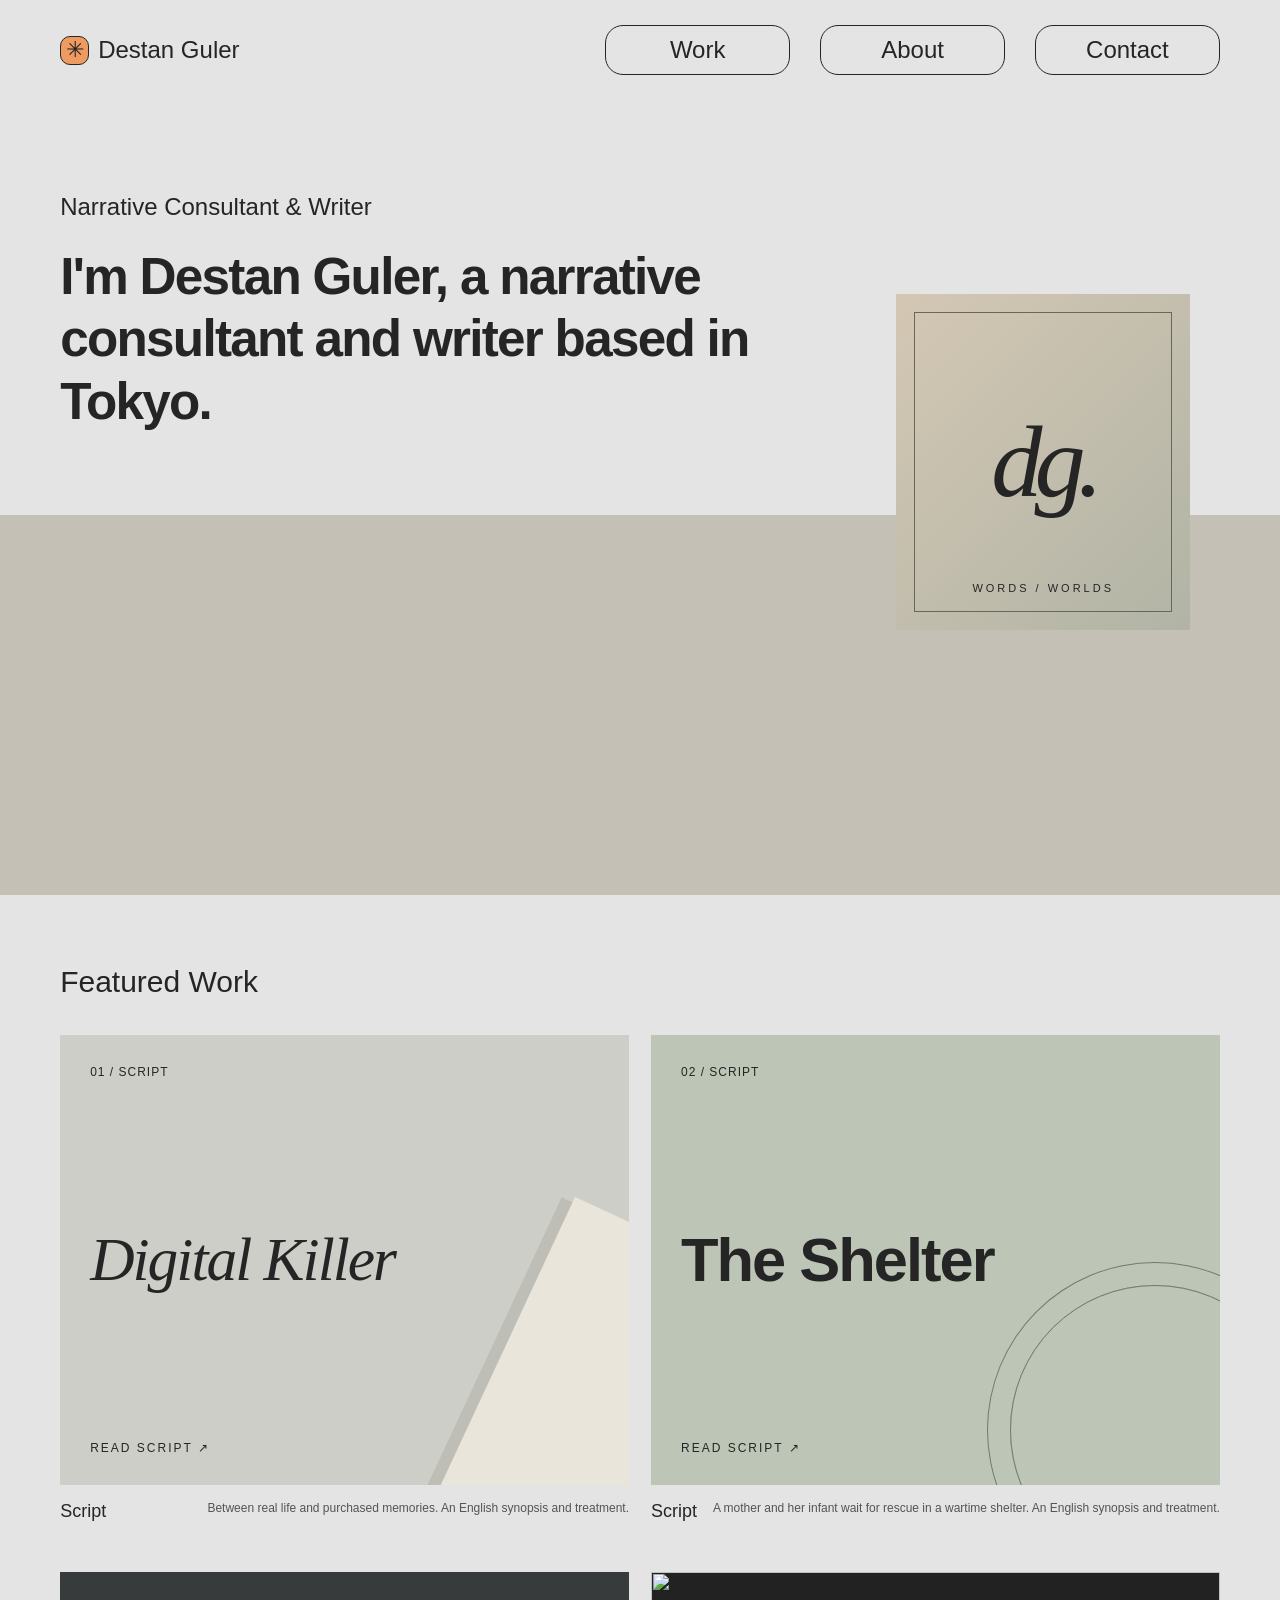
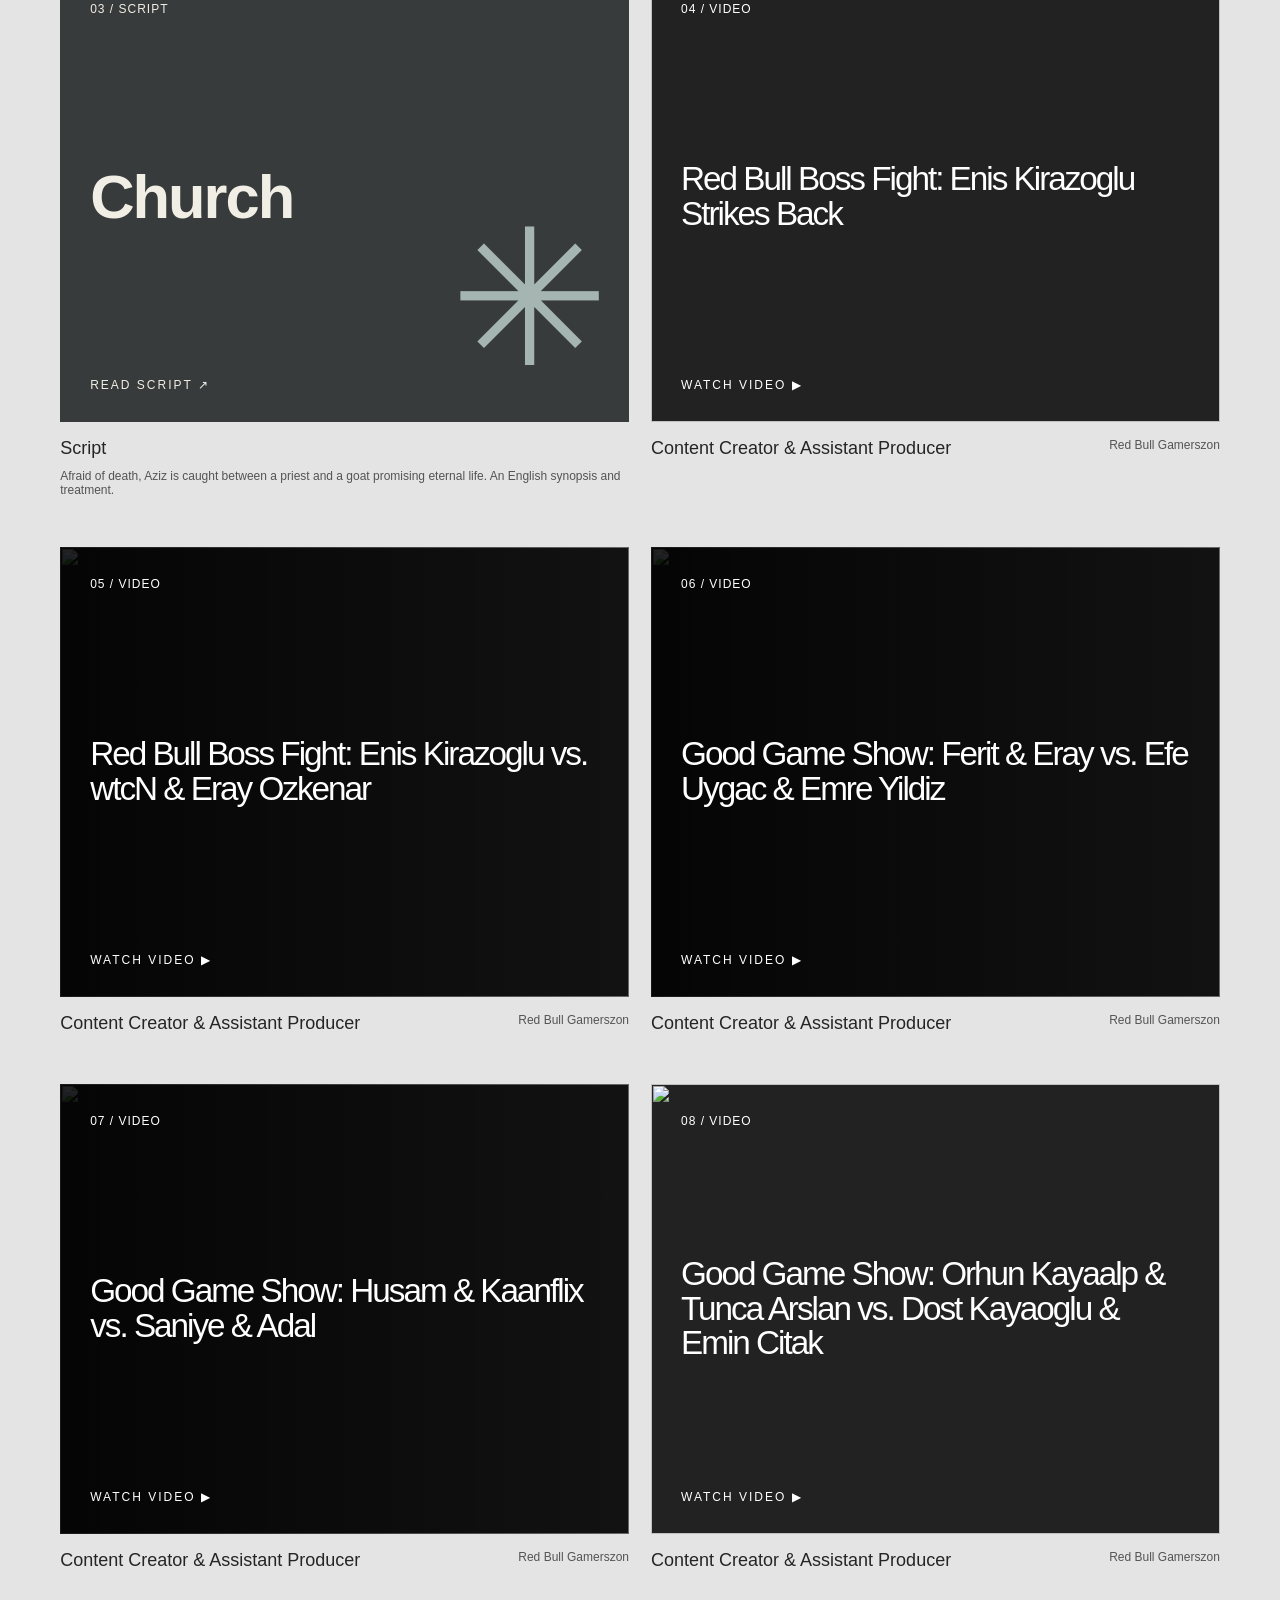
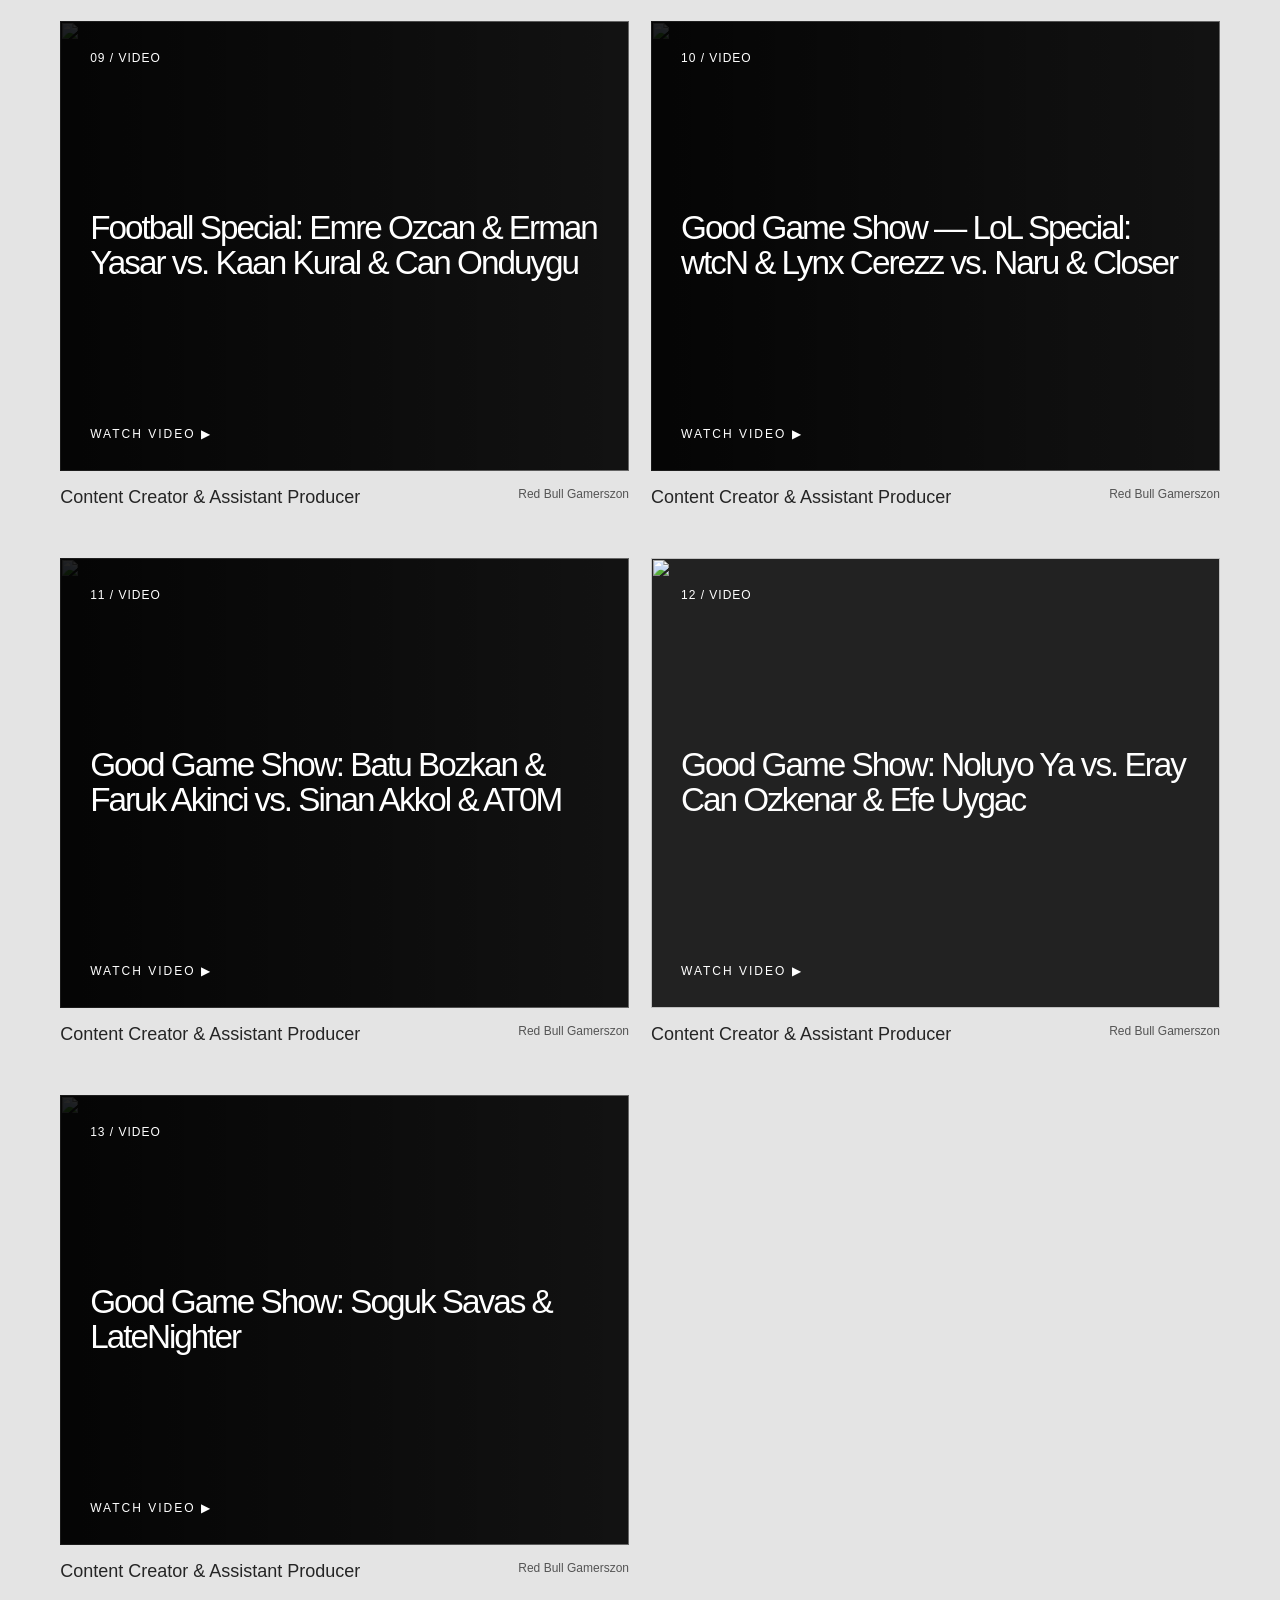
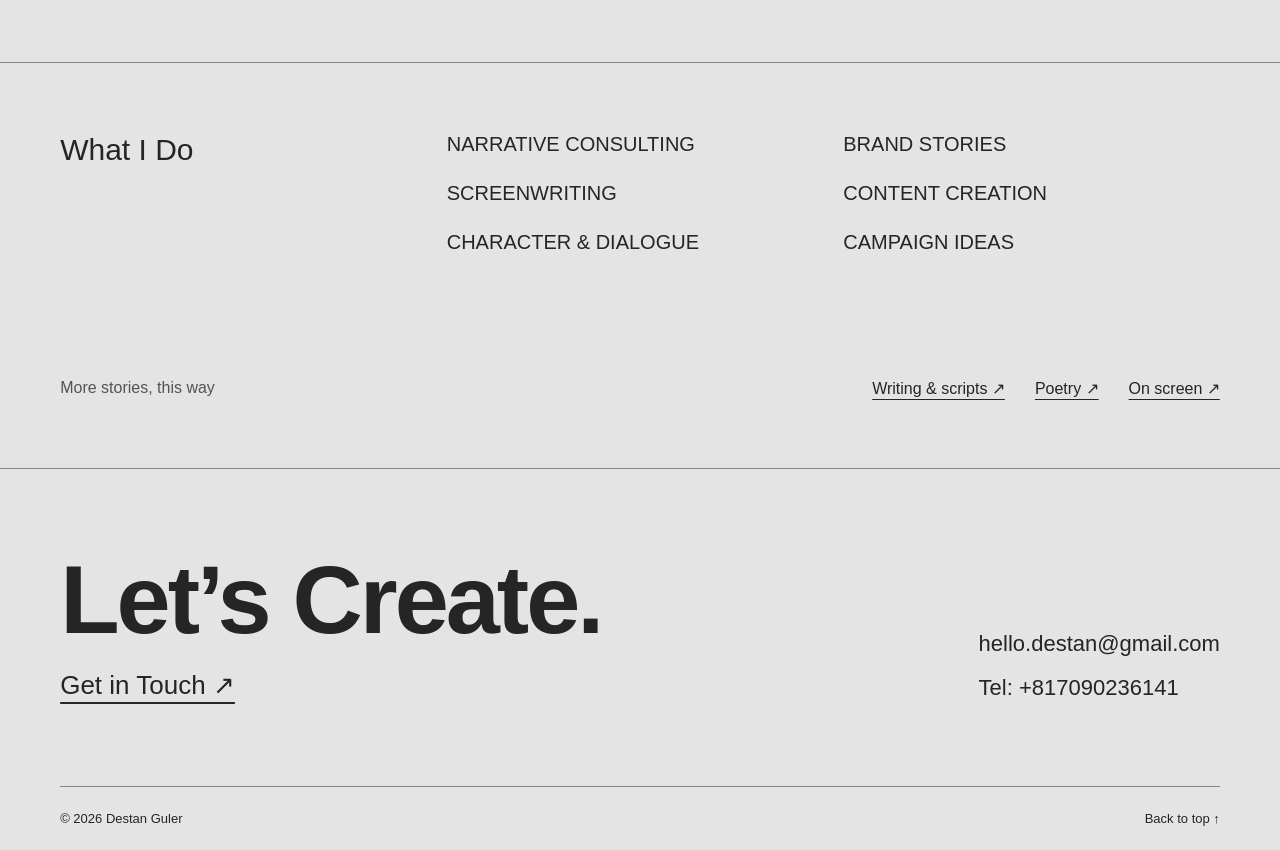
==== index.html @ 40b92219 "Add complete video portfolio and Church script with concise English copy" ====
<!doctype html>
<html lang="en">
<head>
  <meta charset="utf-8">
  <meta name="viewport" content="width=device-width, initial-scale=1">
  <meta name="description" content="Destan Guler — Narrative Consultant &amp; Writer based in Tokyo.">
  <meta name="theme-color" content="#e4e4e4">
  <title>Home — Destan Guler</title>
  <link rel="stylesheet" href="assets/site.css?v=portfolio-works-3">
  <script type="module" src="assets/app.js?v=portfolio-works-3"></script>
</head>
<body data-page="home">
  <a class="skip" href="#main">Skip to content</a>
  <header class="header shell">
    <a class="brand" href="index.html"><span class="brand-symbol" aria-hidden="true">✳</span><span class="brand-name">Destan Guler</span></a>
    <nav class="nav" aria-label="Main navigation"><a href="index.html#featured">Work</a><a href="about.html">About</a><a href="contact.html">Contact</a></nav>
  </header>
  <main id="main"><noscript>Please enable JavaScript to view the portfolio. Contact: <a href="mailto:hello.destan@gmail.com">hello.destan@gmail.com</a> · <a href="tel:+817090236141">+817090236141</a></noscript></main>
  <footer class="footer shell"><div class="footer-top"><div><h2>Let’s Create.</h2><a class="footer-cta" href="contact.html">Get in Touch ↗</a></div><div class="footer-contact"></div></div><div class="footer-bottom"><p class="copyright">Destan Guler</p><div class="social"></div><a href="#main">Back to top ↑</a></div></footer>
  <dialog id="video-dialog" class="video-dialog" aria-labelledby="video-title"><div class="dialog-bar"><h2 id="video-title"></h2><button class="icon-button" aria-label="Close video" autofocus>✕</button></div><div class="video-frame"></div><a class="external-video" target="_blank" rel="noopener">Open on YouTube ↗</a></dialog>
</body>
</html>
---- assets/site.css ----
:root { color-scheme:light; --bg:#e4e4e4; --bg2:#d8d8d5; --fg:#252525; --muted:#545454; --accent:#85421a; --line:#858580; --line2:#999994; --sans:Arial,Helvetica,sans-serif; font-family:var(--sans); color:var(--fg); background:var(--bg); }
*,*::before,*::after { box-sizing:border-box; }
body { margin:0; }
body:has(dialog[open]) { overflow:hidden; }
a { color:inherit; text-decoration:none; }
button,select { font:inherit; }
button { cursor:pointer; }
button:disabled { cursor:default; opacity:.45; }
:focus-visible { outline:3px solid var(--accent); outline-offset:5px; }
[hidden] { display:none!important; }
h1,h2,h3,p,figure { margin:0; }
.shell { width:min(100%,1600px); padding-inline:4.7%; margin-inline:auto; }
.skip { position:fixed; top:-100px; left:20px; z-index:30; padding:14px 20px; background:var(--fg); color:var(--bg); }
.skip:focus { top:12px; }
.header { min-height:100px; display:flex; align-items:center; justify-content:space-between; gap:30px; }
.brand { display:flex; gap:9px; align-items:center; white-space:nowrap; font-size:24px; }
.brand-symbol { display:grid; place-items:center; width:29px; height:29px; border:1px solid var(--fg); border-radius:10px; background:#ed9b61; font-size:22px; }
.nav { display:flex; width:53%; gap:30px; }
.nav a { flex:1; text-align:center; border:1px solid var(--fg); border-radius:18px; padding:10px 14px; font-size:24px; transition:background .2s,color .2s; }
.nav a:hover,.nav a[aria-current] { background:var(--fg); color:var(--bg); }
main { min-height:60vh; }
.hero { padding-top:90px; padding-bottom:82px; position:relative; }
.hero-copy { width:65%; }
.hero-tag { font-size:24px; line-height:1.4; margin-bottom:22px; }
.hero h1 { font-size:clamp(40px,4vw,64px); line-height:1.22; letter-spacing:-1.7px; font-weight:600; }
.portrait { display:grid; place-items:center; position:relative; overflow:hidden; background:#c7c4ba; aspect-ratio:7/8; }
.portrait img { width:100%; height:100%; object-fit:cover; }
.portrait:has(.monogram) { background:linear-gradient(135deg,#d4c7b4,#b1b4a5); }
.portrait:has(.monogram)::before { content:''; position:absolute; inset:18px; border:1px solid #65685b; }
.portrait:has(.monogram)::after { content:'WORDS / WORLDS'; position:absolute; bottom:36px; font-size:11px; letter-spacing:3px; }
.monogram { font-size:clamp(70px,8vw,120px); letter-spacing:-8px; font-family:Georgia,serif; font-style:italic; }
.hero .portrait { position:absolute; width:23%; right:7%; bottom:-115px; z-index:1; }
.pencil-banner { height:380px; background:#c5c0b5 url('pencils.jpg') center 50%/cover no-repeat; }
.featured { padding-top:70px; padding-bottom:80px; scroll-margin-top:30px; }
.section-title { font-size:30px; font-weight:400; margin-bottom:36px; }
.work-grid { display:grid; grid-template-columns:1fr 1fr; gap:50px 22px; }
.work-art { min-height:450px; padding:30px; display:flex; flex-direction:column; position:relative; overflow:hidden; }
.work-number { font-size:12px; letter-spacing:1px; text-transform:uppercase; z-index:1; }
.work-title { font-size:clamp(36px,4.8vw,76px); letter-spacing:-2px; line-height:1.04; max-width:85%; margin-block:auto; padding-block:55px; z-index:1; }
.work-status { font-size:12px; text-transform:uppercase; letter-spacing:2px; z-index:1; }
.work-0 .work-art { background:#cecec8; }
.work-0 .work-title { font-family:Georgia,serif; font-style:italic; }
.work-0 .work-art::after { content:''; position:absolute; width:180px; height:320px; background:#e9e5db; right:-50px; bottom:-55px; transform:rotate(25deg); box-shadow:-12px 6px 0 #bebeb7; }
.work-1 .work-art { background:#bdc6b6; }
.work-1 .work-title { font-weight:600; }
.work-1 .work-art::after { content:''; position:absolute; width:290px; height:290px; border:1px solid #707c66; border-radius:50%; bottom:-90px; right:-80px; box-shadow:0 0 0 22px #bdc6b6,0 0 0 23px #707c66; }
.work-2 .work-art { color:#f1eee5; background:#383b3b; }
.work-2 .work-title { max-width:70%; font-weight:600; }
.work-2 .work-art::after { content:'✳'; position:absolute; right:20px; bottom:12px; color:#a5b6b2; font-size:190px; }
.work-3 .work-art { background:#c2b6ca; }
.work-3 .work-title { font-family:Georgia,serif; font-style:italic; }
.work-caption { display:flex; justify-content:space-between; flex-wrap:wrap; gap:10px; padding-top:16px; }
.work-caption h3 { font-size:18px; font-weight:400; }
.work-caption>span { font-size:12px; color:var(--muted); }
.work-video { grid-column: auto; }
.work-video .work-art { background: #222; color: #fff; }
.work-video .work-art::after { content: ''; inset: 0; width: auto; height: auto; background: linear-gradient(90deg, #000d, #0007); }
.work-cover { position: absolute; inset: 0; width: 100%; height: 100%; object-fit: cover; }
.work-video .work-title { font-family: var(--sans); font-size: clamp(26px, 2.6vw, 38px); max-width: 100%; font-style: normal; }
a.work-card:hover .work-title { text-decoration:underline; text-decoration-thickness:1px; text-underline-offset:7px; }
.services { padding-block:70px 95px; border-top:1px solid var(--line); display:grid; grid-template-columns:1fr 2fr; }
.services ul { display:grid; grid-template-columns:1fr 1fr; list-style:none; margin:0; padding:0; gap:26px 20px; font-size:20px; text-transform:uppercase; }
.archive { padding-block:30px 70px; display:flex; gap:30px; justify-content:space-between; }
.archive>span { color:var(--muted); }
.archive>div { display:flex; flex-wrap:wrap; gap:30px; }
.archive a,.social a { text-decoration:underline; text-underline-offset:5px; }
.footer { border-top:1px solid var(--line); padding-top:75px; }
.footer-top { display:flex; justify-content:space-between; align-items:flex-end; gap:40px; padding-bottom:85px; }
.footer h2 { font-size:clamp(52px,7.6vw,108px); letter-spacing:-3px; font-weight:600; margin-bottom:14px; }
.footer-cta { display:inline-block; font-size:26px; text-decoration:underline; text-underline-offset:8px; }
.contact-details { display:flex; flex-direction:column; align-items:flex-start; gap:18px; font-size:22px; }
.contact-details a { overflow-wrap:anywhere; }
.contact-details a:hover { text-decoration:underline; text-underline-offset:4px; }
.footer-bottom { border-top:1px solid var(--line); padding-block:24px; display:flex; justify-content:space-between; flex-wrap:wrap; gap:20px; font-size:13px; }
.social { display:flex; gap:20px; }
.about-page,.contact-page { padding-top:75px; padding-bottom:100px; }
.page-title { font-size:clamp(60px,8vw,108px); line-height:1.1; letter-spacing:-3px; padding-bottom:28px; border-bottom:1px solid var(--line); margin-bottom:34px; }
.about-headline { font-size:clamp(32px,4.2vw,62px); line-height:1.22; letter-spacing:-1.4px; font-weight:600; max-width:1050px; }
.about-body { display:grid; grid-template-columns:1fr 1.4fr; gap:8%; margin-top:85px; align-items:start; }
.about-body .portrait { width:100%; max-width:420px; }
.prose { font-size:19px; line-height:1.65; }
.prose p+p { margin-top:30px; }
.experience-list { margin-top:80px; }
.experience { display:grid; grid-template-columns:1fr 2fr; gap:30px; padding:24px 0; border-top:1px solid var(--line); line-height:1.6; }
.contact-layout { display:grid; grid-template-columns:1fr 1fr; gap:10%; padding-top:30px; }
.contact-page .contact-details { font-size:clamp(22px,2.6vw,36px); }
.location { margin-top:50px; font-size:18px; line-height:1.6; color:var(--muted); }
.contact-invitation h2 { font-size:38px; letter-spacing:-1px; line-height:1.2; margin-bottom:28px; }
.contact-invitation p { font-size:18px; line-height:1.6; margin-bottom:30px; }
.button,.filter { display:inline-block; border:1px solid var(--fg); border-radius:18px; padding:13px 28px; background:transparent; color:var(--fg); }
.button:hover,.filter:hover,.filter[aria-pressed="true"] { color:var(--bg); background:var(--fg); }
.library { padding-top:75px; padding-bottom:100px; }
.page-hero { margin-bottom:45px; max-width:1050px; }
.eyebrow { font-size:24px; margin-bottom:25px; }
.page-hero h1 { font-size:clamp(40px,6vw,80px); line-height:1.1; letter-spacing:-2px; margin-bottom:24px; }
.lead { font-size:19px; line-height:1.6; }
.filters { display:flex; gap:12px; margin-bottom:30px; }
.grid { display:grid; grid-template-columns:repeat(3,minmax(0,1fr)); gap:22px; }
.card { border:1px solid var(--line); padding:28px; min-height:250px; display:flex; flex-direction:column; align-items:flex-start; gap:20px; }
.card:hover { background:#d8d8d4; }
.card h3 { font-size:30px; font-weight:500; letter-spacing:-.5px; }
.card p { font-size:16px; line-height:1.6; }
.meta { font-size:12px; text-transform:uppercase; letter-spacing:1px; }
.arrow { margin-top:auto; text-decoration:underline; text-underline-offset:5px; }
.video-card { padding:0; gap:0; }
.video-cover { position:relative; width:100%; }
.video-cover img { display:block; width:100%; aspect-ratio:16/9; object-fit:cover; }
.play { position:absolute; inset:0; display:grid; place-items:center; color:white; font-size:35px; }
.video-body { padding:26px; display:grid; gap:20px; }
.empty { display:flex; align-items:center; gap:25px; padding:50px 0; border-block:1px solid var(--line); }
.empty-symbol { font-size:55px; color:var(--accent); }
.empty h2 { margin-bottom:16px; font-size:28px; font-weight:500; }
.empty p { line-height:1.6; }
.notice { padding-block:80px; }
@media(min-width:1600px) { .pencil-banner { height:440px; } }
@media(max-width:900px) {
  .header { min-height:90px; gap:20px; } .brand { font-size:20px; } .nav { width:52%; gap:12px; } .nav a { font-size:19px; padding:10px; }
  .hero { padding-top:65px; } .hero-copy { width:68%; } .hero h1 { font-size:39px; } .hero-tag { font-size:19px; } .hero .portrait { right:5%; bottom:-65px; }
  .pencil-banner { height:280px; } .work-art { min-height:340px; padding:24px; } .services { grid-template-columns:1fr; gap:15px; }
  .footer-top { align-items:flex-start; } .footer .contact-details { font-size:17px; } .grid { grid-template-columns:1fr 1fr; } .contact-layout { gap:6%; }
}
@media(max-width:600px) {
  .shell { padding-inline:22px; } .header { padding-top:23px; padding-bottom:18px; flex-wrap:wrap; gap:23px; } .brand { font-size:21px; }
  .nav { width:100%; gap:10px; } .nav a { font-size:17px; border-radius:15px; padding:9px; }
  .hero { padding-top:45px; padding-bottom:0; } .hero-copy { width:100%; } .hero-tag { font-size:17px; margin-bottom:20px; }
  .hero h1 { font-size:clamp(32px,9vw,48px); letter-spacing:-1.1px; } .hero .portrait { position:relative; width:48%; right:auto; bottom:-45px; margin:-12px 5px 0 auto; }
  .pencil-banner { height:220px; background-position:40% center; } .featured { padding-top:45px; padding-bottom:50px; } .section-title { font-size:26px; margin-bottom:28px; }
  .work-grid,.grid { grid-template-columns:1fr; gap:30px; } .work-art { min-height:360px; } .work-title { font-size:52px; } .work-caption h3 { font-size:17px; }
  .services { padding-block:45px; } .services ul { font-size:14px; gap:22px 18px; line-height:1.5; }
  .archive { flex-direction:column; padding-block:25px 45px; gap:20px; } .archive>div { flex-direction:column; gap:16px; }
  .footer { padding-top:45px; } .footer h2 { letter-spacing:-2px; } .footer-top { flex-direction:column; gap:38px; padding-bottom:45px; } .footer-cta { font-size:22px; } .footer-bottom { font-size:12px; gap:20px 14px; }
  .about-page,.contact-page,.library { padding-top:45px; padding-bottom:60px; } .page-title { font-size:60px; letter-spacing:-2px; } .about-headline { font-size:34px; letter-spacing:-1px; }
  .about-body { grid-template-columns:1fr; gap:35px; margin-top:45px; } .about-body .portrait { max-width:280px; } .prose { font-size:17px; }
  .contact-layout { grid-template-columns:1fr; gap:50px; padding-top:12px; } .contact-invitation h2 { font-size:32px; } .contact-page .contact-details { font-size:25px; } .location { margin-top:30px; }
  .experience { grid-template-columns:1fr; gap:12px; } .page-hero h1 { font-size:42px; } .eyebrow { font-size:20px; } .empty { align-items:flex-start; }
}
@media(prefers-reduced-motion:reduce) { *,*::before,*::after { animation:none!important; transition:none!important; scroll-behavior:auto!important; } }

dialog { color: var(--fg); background: var(--bg); border: 1px solid var(--line); padding: 0; border-radius: 0; }
dialog::backdrop { background: rgba(0,0,0,.88); backdrop-filter: blur(6px); }
.reader { width: min(1100px, 96vw); height: 94svh; max-width: none; max-height: none; }
.reader[open] { display: flex; flex-direction: column; }
.dialog-bar { display: flex; justify-content: space-between; align-items: center; gap: 16px; padding: 16px 24px; border-bottom: 1px solid var(--line); }
.dialog-bar h2 { margin: 0; font: 400 15px var(--sans); overflow: hidden; text-overflow: ellipsis; white-space: nowrap; }
.icon-button { background: transparent; border: 1px solid var(--line2); border-radius: 0; min-width: 36px; min-height: 36px; color: var(--fg); flex-shrink: 0; }
.icon-button:hover { border-color: var(--fg); }
.reader-tools { display: flex; justify-content: center; align-items: center; flex-wrap: wrap; gap: 14px; padding: 12px; border-bottom: 1px solid var(--line); font-size: 12px; color: var(--muted); }
.reader-tools a { text-decoration: underline; text-underline-offset: 3px; color: var(--accent); }
.reader-tools select { background: var(--bg2); border: 1px solid var(--line2); border-radius: 0; padding: 6px 10px; font-size: 12px; color: var(--fg); }
.reader-message { text-align: center; font-size: 12px; padding: 8px 16px; min-height: 32px; margin: 0; color: var(--muted); }
.reader-stage { flex: 1; min-height: 0; overflow: auto; padding: 32px; background: #080808; }
.book-mount { width: fit-content; margin: 0 auto; }
.book-page { position: relative; background: #1a1a18; box-shadow: 2px 2px 0 #111, 4px 4px 0 #333, 6px 6px 0 #0a0a0a, 0 10px 40px #000a; }
.book-sheet { background: #f8f7f2; overflow: hidden; }
.book-sheet img { display: block; width: 100%; height: 100%; object-fit: contain; user-select: none; }
.book-sheet::after { content: ''; position: absolute; inset: 0; pointer-events: none; background: linear-gradient(90deg, rgba(0,0,0,.08), transparent 4%); }
.reader-bottom { display: flex; align-items: center; justify-content: space-between; gap: 12px; padding: 14px 24px; border-top: 1px solid var(--line); }
.reader-bottom span { color: var(--muted); font-size: 12px; white-space: nowrap; }
.page-text { margin: 24px auto 0; max-width: 720px; padding: 20px; background: var(--bg2); line-height: 1.8; border: 1px solid var(--line); }
.page-text summary { cursor: pointer; font-size: 11px; color: var(--accent); letter-spacing: 1px; }
.page-text p { white-space: pre-wrap; margin: 20px 0 0; font-size: 14px; color: var(--muted); }
.video-dialog { width: min(1000px, 95vw); }
.video-dialog iframe { display: block; width: 100%; aspect-ratio: 16 / 9; border: 0; }
.video-dialog .external-video { display: block; margin: 16px 22px; font-size: 12px; color: var(--muted); text-decoration: underline; }
.notice { padding: 40px; border: 1px solid var(--line); line-height: 1.8; }
.notice h1 { font-size: 32px; margin-bottom: 12px; }
.notice p { color: var(--muted); margin: 0; }
.reader-bottom .button { font-size: 14px; padding: 10px 14px; white-space: nowrap; }
@media (max-width: 600px) {
  .reader { width: 100vw; height: 100svh; border: 0; }
  .dialog-bar { padding: 12px 16px; }
  .reader-stage { padding: 16px; }
  .reader-bottom { padding: 12px; gap: 8px; }
}

.work-card, .video-card, .video-body { min-width: 0; }
.work-title, .video-body h3 { overflow-wrap: anywhere; }
.role { font-weight: 600; }

.work-video .work-art::after { border: 0; border-radius: 0; box-shadow: none; transform: none; }
.work-video .work-title { font-weight: 400; }
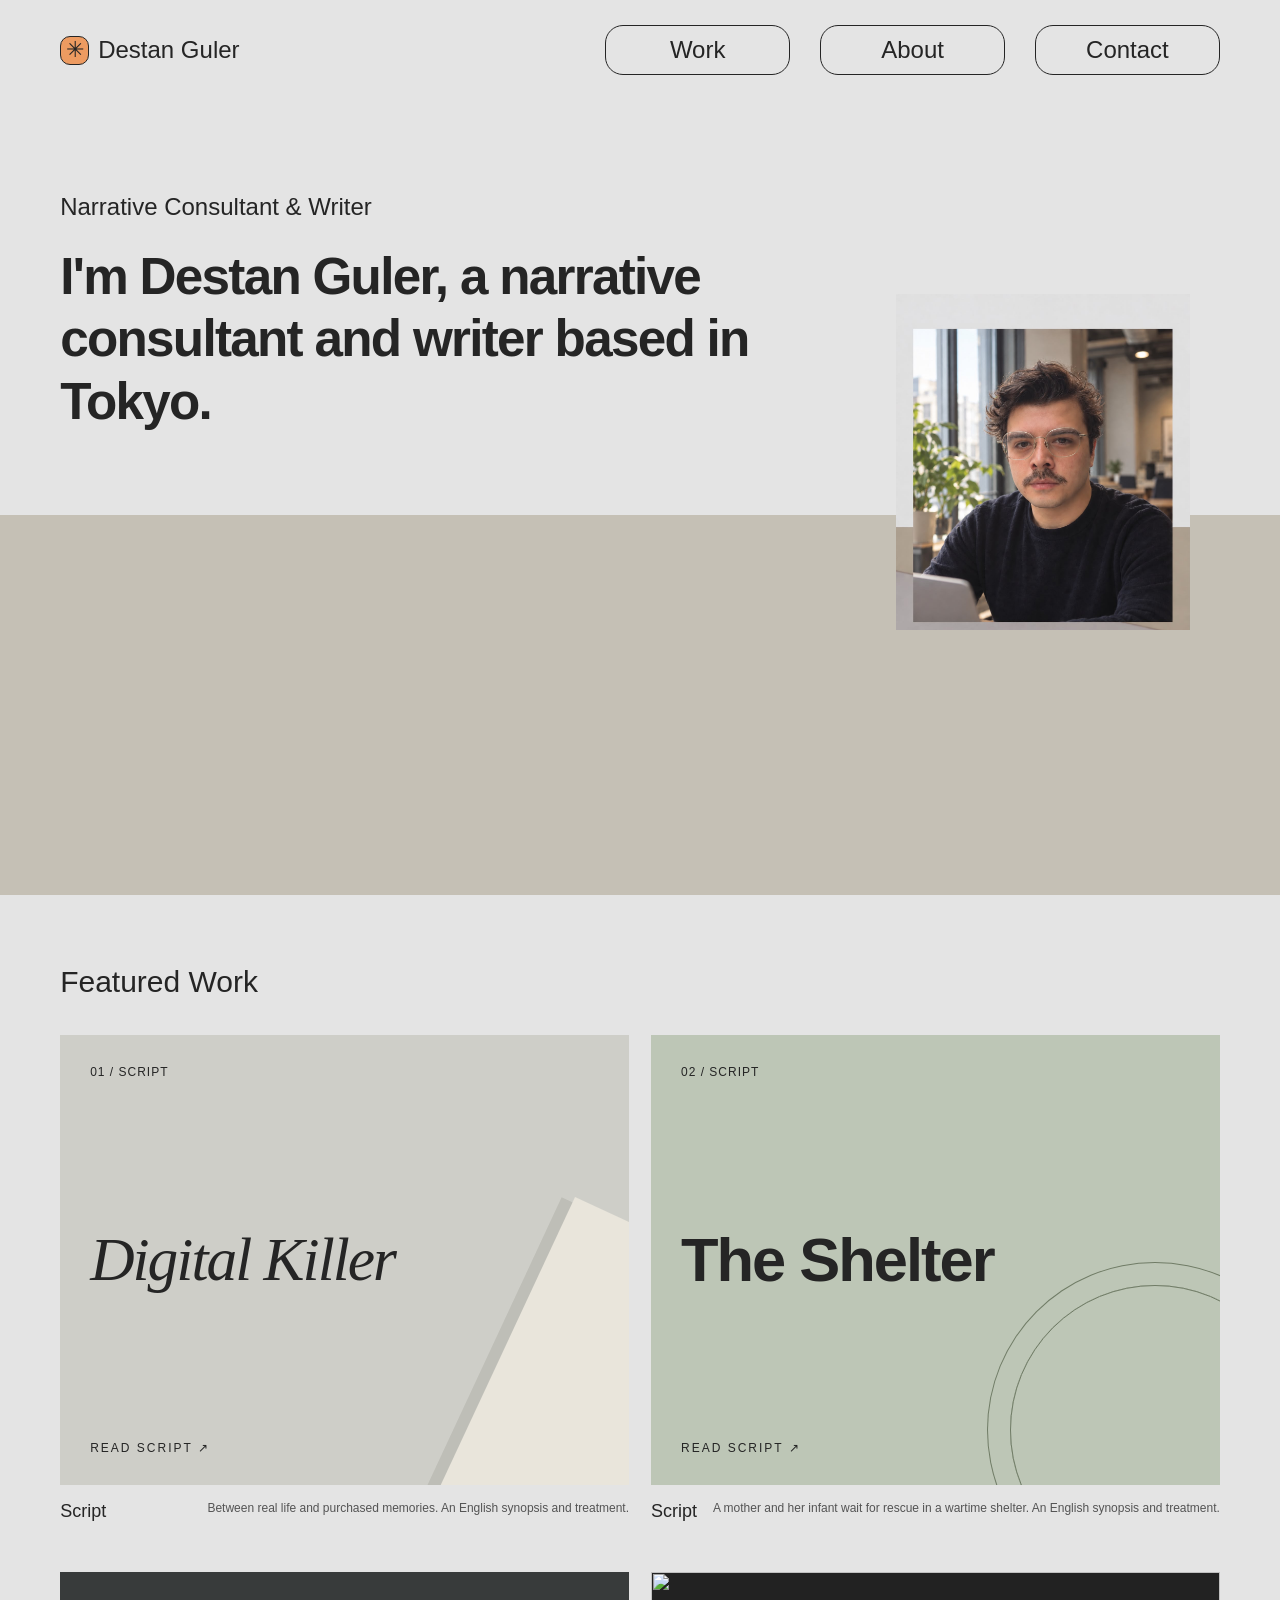
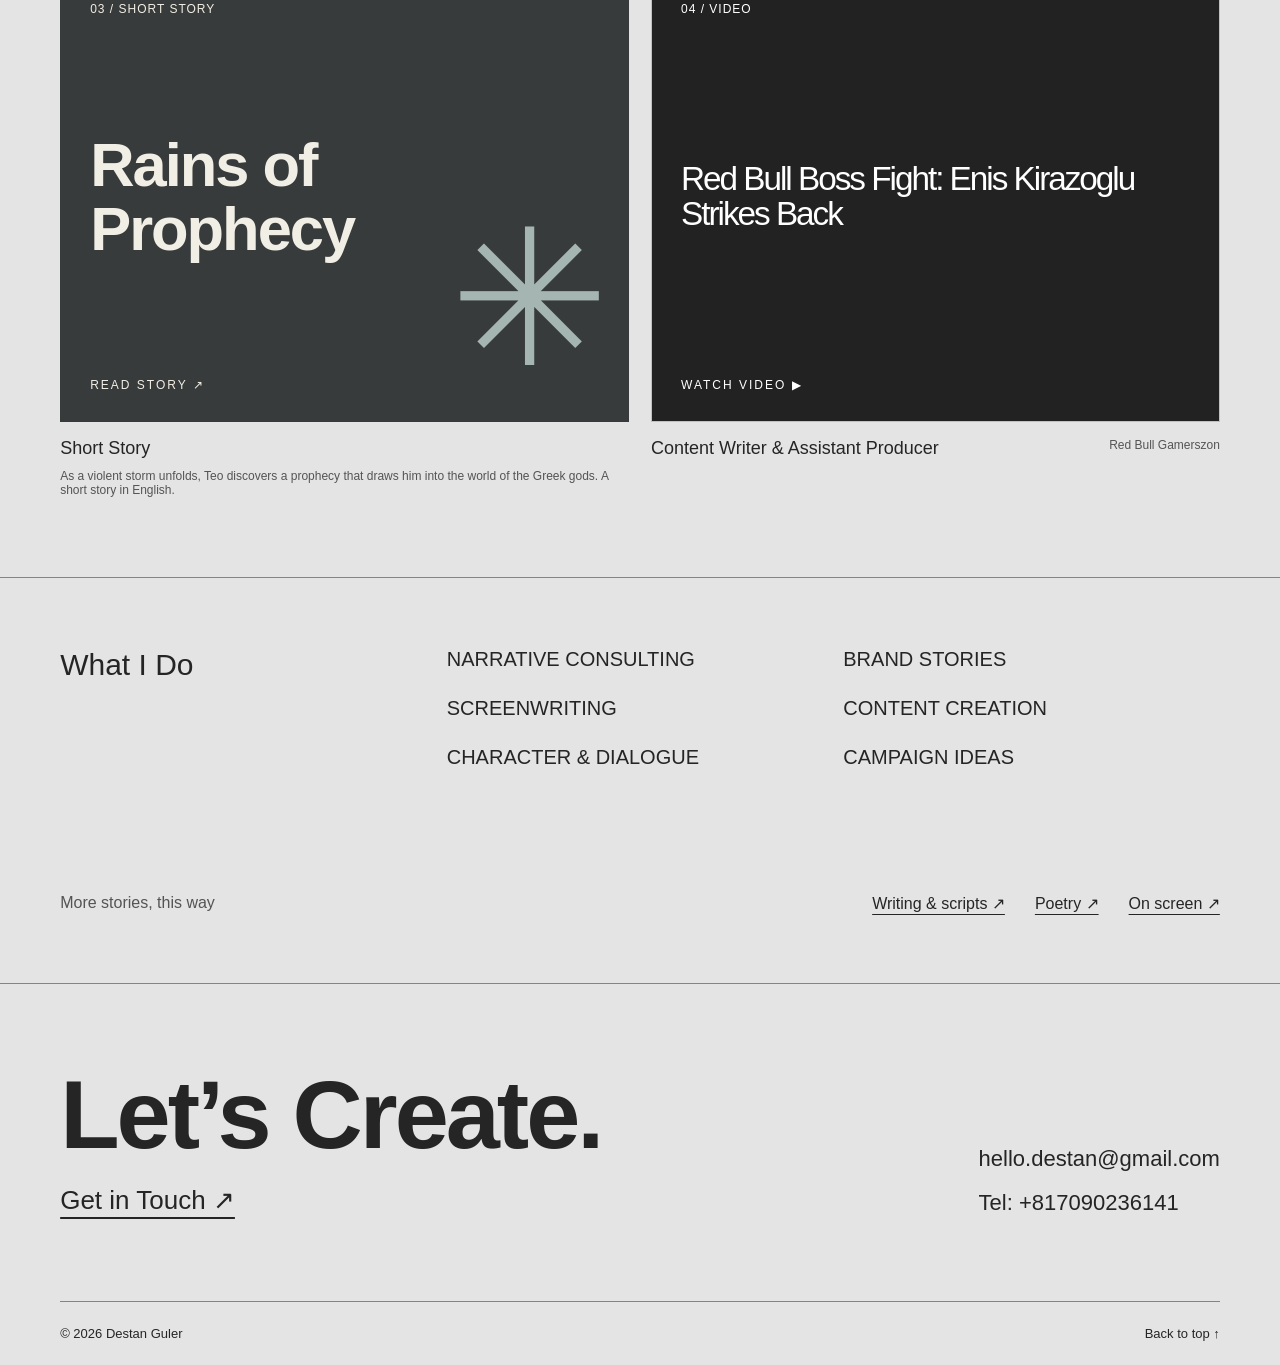
==== commit 75525fef: "Add portrait and short story, curate featured work and correct video credits" ====
--- a/index.html
+++ b/index.html
@@ -6,8 +6,8 @@
   <meta name="description" content="Destan Guler — Narrative Consultant &amp; Writer based in Tokyo.">
   <meta name="theme-color" content="#e4e4e4">
   <title>Home — Destan Guler</title>
-  <link rel="stylesheet" href="assets/site.css?v=portfolio-works-3">
-  <script type="module" src="assets/app.js?v=portfolio-works-3"></script>
+  <link rel="stylesheet" href="assets/site.css?v=portfolio-classic-6">
+  <script type="module" src="assets/app.js?v=portfolio-classic-7"></script>
 </head>
 <body data-page="home">
   <a class="skip" href="#main">Skip to content</a>
--- a/assets/site.css
+++ b/assets/site.css
@@ -94,7 +94,7 @@
 .eyebrow { font-size:24px; margin-bottom:25px; }
 .page-hero h1 { font-size:clamp(40px,6vw,80px); line-height:1.1; letter-spacing:-2px; margin-bottom:24px; }
 .lead { font-size:19px; line-height:1.6; }
-.filters { display:flex; gap:12px; margin-bottom:30px; }
+.filters { display:flex; flex-wrap:wrap; gap:12px; margin-bottom:30px; }
 .grid { display:grid; grid-template-columns:repeat(3,minmax(0,1fr)); gap:22px; }
 .card { border:1px solid var(--line); padding:28px; min-height:250px; display:flex; flex-direction:column; align-items:flex-start; gap:20px; }
 .card:hover { background:#d8d8d4; }
